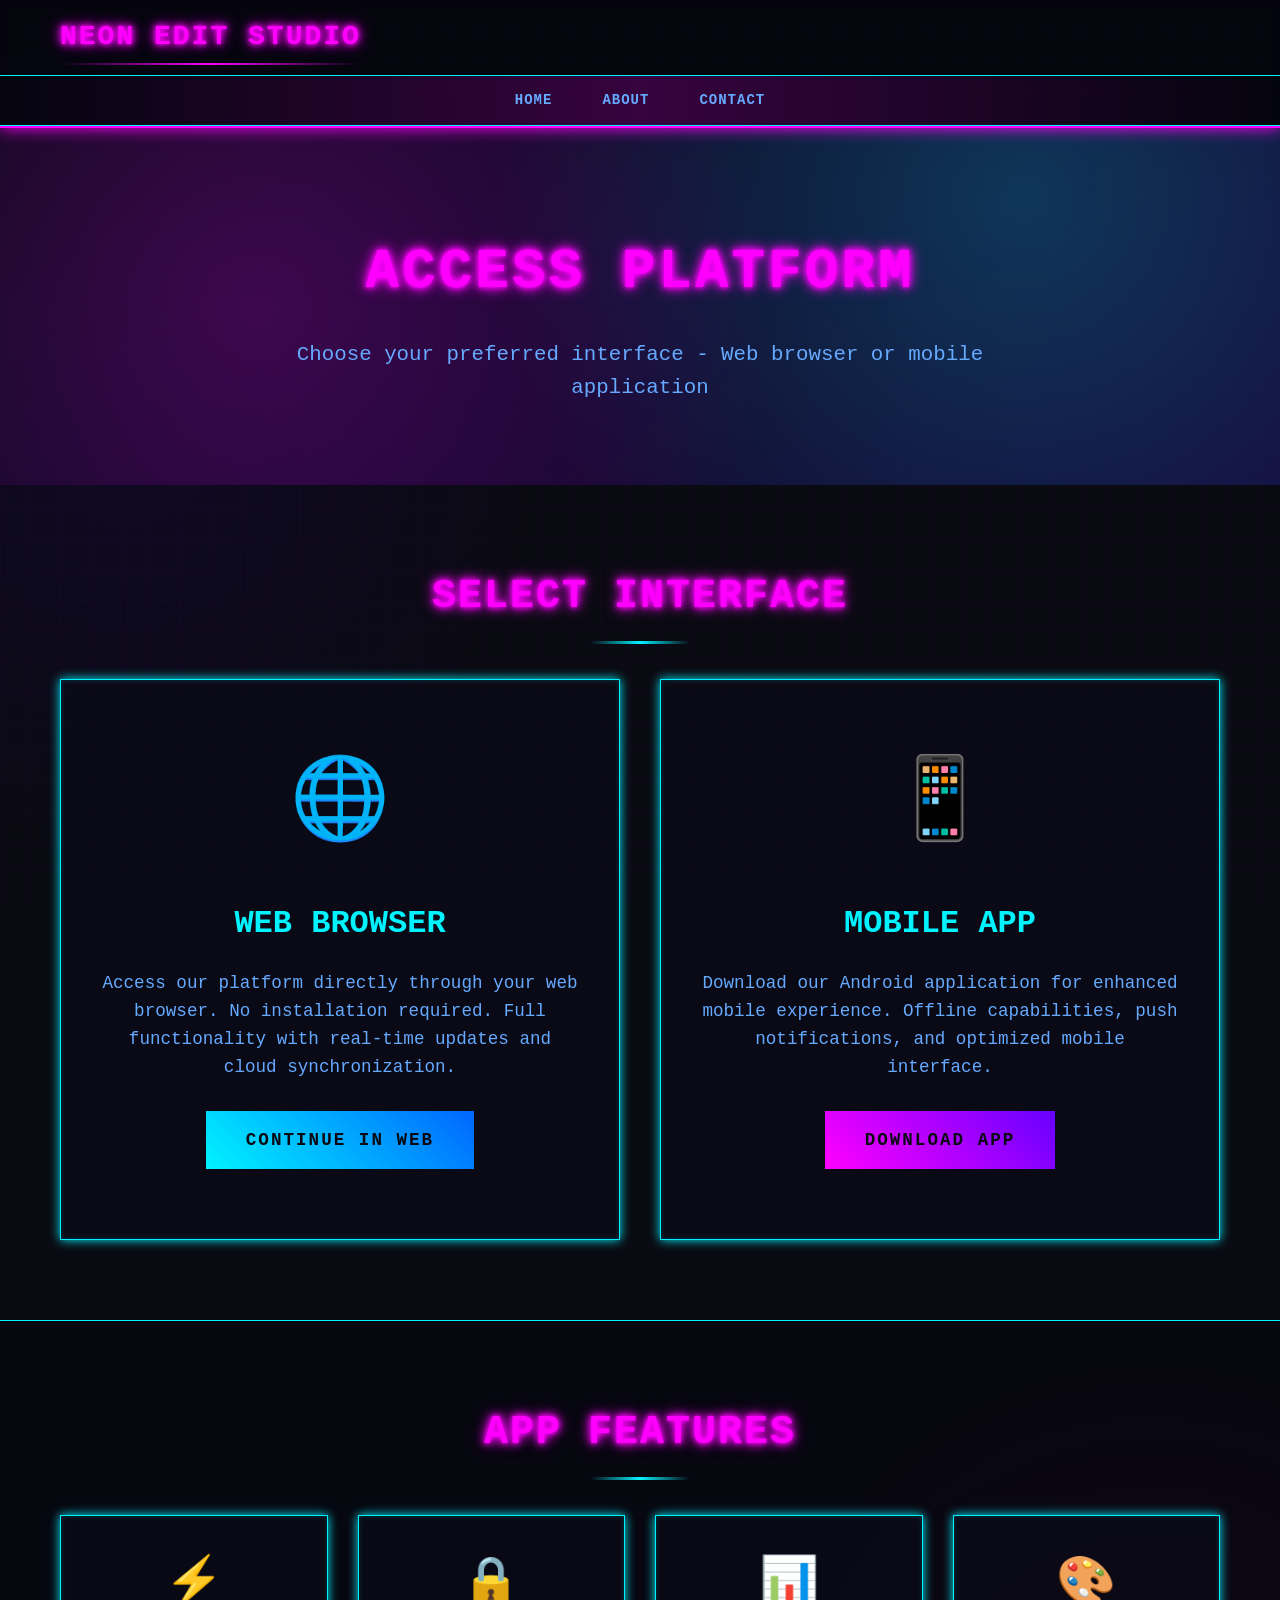
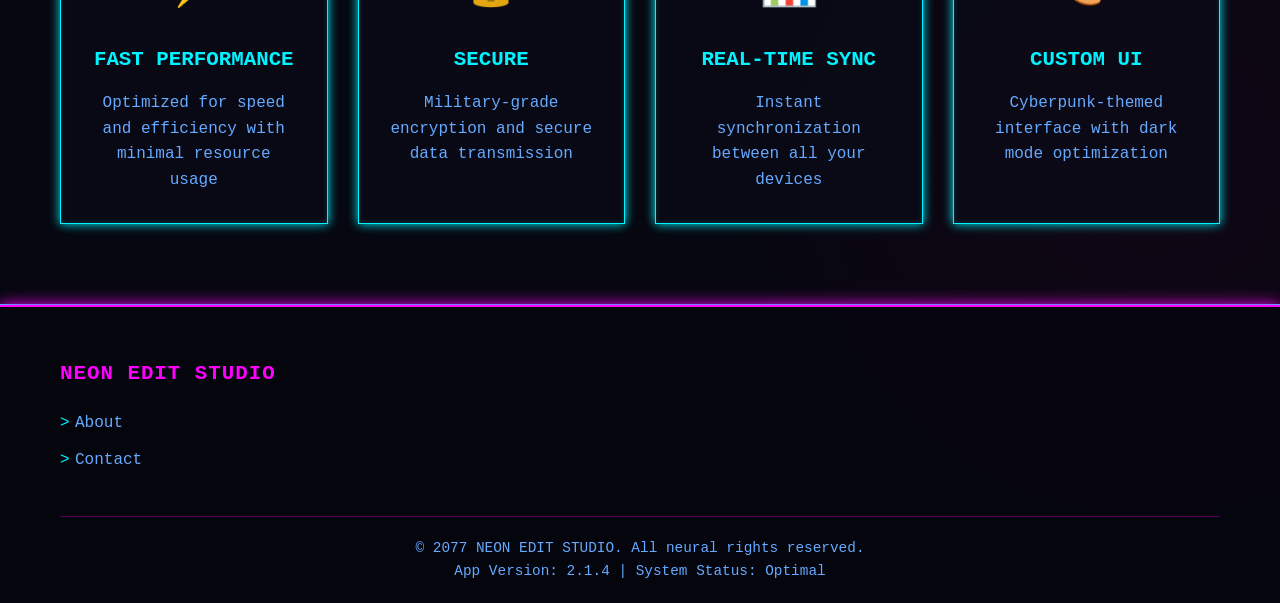
==== homepage.html @ f230be18 "Add files via upload" ====
<!DOCTYPE html>
<html lang="en">
<head>
    <meta charset="UTF-8">
    <meta name="viewport" content="width=device-width, initial-scale=1.0">
    <title>Download App - NEON MARKET</title>
    <style>
        /* Cyberpunk Base Styles - Same as your main site */
        * {
            margin: 0;
            padding: 0;
            box-sizing: border-box;
            font-family: 'Courier New', monospace;
        }
        
        :root {
            --neon-pink: #ff00ff;
            --neon-cyan: #00f3ff;
            --neon-blue: #66aaff;
            --dark-bg: #0a0a12;
            --darker-bg: #05050f;
            --card-bg: rgba(10, 10, 25, 0.7);
        }
        
        body {
            background-color: var(--dark-bg);
            color: var(--neon-cyan);
            line-height: 1.6;
            background-image: 
                radial-gradient(circle at 10% 20%, rgba(28, 5, 77, 0.3) 0%, transparent 20%),
                radial-gradient(circle at 90% 80%, rgba(77, 5, 53, 0.3) 0%, transparent 20%);
            overflow-x: hidden;
        }
        
        .container {
            max-width: 1200px;
            margin: 0 auto;
            padding: 0 20px;
        }
        
        /* Cyberpunk Glow Effects */
        .cyber-glow {
            text-shadow: 0 0 5px currentColor, 0 0 10px currentColor, 0 0 15px currentColor;
        }
        
        .cyber-box {
            background: var(--card-bg);
            border: 1px solid var(--neon-cyan);
            box-shadow: 0 0 10px var(--neon-cyan), inset 0 0 5px rgba(0, 243, 255, 0.2);
        }
        
        /* Header - Same as main site */
        header {
            background-color: rgba(5, 5, 15, 0.9);
            border-bottom: 2px solid var(--neon-pink);
            box-shadow: 0 0 15px var(--neon-pink);
            position: sticky;
            top: 0;
            z-index: 100;
            backdrop-filter: blur(5px);
        }
        
        .header-top {
            display: flex;
            justify-content: space-between;
            align-items: center;
            padding: 15px 0;
        }
        
        .logo {
            font-size: 28px;
            font-weight: 900;
            color: var(--neon-pink);
            text-transform: uppercase;
            letter-spacing: 2px;
            position: relative;
        }
        
        .logo::after {
            content: "";
            position: absolute;
            bottom: -5px;
            left: 0;
            width: 100%;
            height: 2px;
            background: linear-gradient(90deg, transparent, var(--neon-pink), transparent);
        }
        
        nav {
            background: linear-gradient(90deg, transparent, rgba(255, 0, 255, 0.2), transparent);
            padding: 12px 0;
            border-top: 1px solid var(--neon-cyan);
            border-bottom: 1px solid var(--neon-cyan);
        }
        
        nav ul {
            display: flex;
            list-style: none;
            justify-content: center;
        }
        
        nav ul li {
            margin: 0 15px;
            position: relative;
        }
        
        nav ul li a {
            color: var(--neon-blue);
            text-decoration: none;
            font-weight: bold;
            text-transform: uppercase;
            letter-spacing: 1px;
            font-size: 14px;
            transition: all 0.3s;
            padding: 5px 10px;
        }
        
        nav ul li a:hover {
            color: var(--neon-pink);
            text-shadow: 0 0 8px var(--neon-pink);
        }
        
        /* Download Hero Section */
        .download-hero {
            background: 
                radial-gradient(circle at 20% 50%, rgba(255, 0, 255, 0.2) 0%, transparent 50%),
                radial-gradient(circle at 80% 20%, rgba(0, 243, 255, 0.2) 0%, transparent 50%),
                linear-gradient(135deg, rgba(10, 10, 25, 0.9), rgba(28, 5, 77, 0.7));
            color: var(--neon-cyan);
            padding: 100px 0 80px;
            text-align: center;
            position: relative;
            overflow: hidden;
        }
        
        .download-hero::before {
            content: "";
            position: absolute;
            top: 0;
            left: 0;
            width: 100%;
            height: 100%;
            background: 
                linear-gradient(90deg, transparent 49%, var(--neon-pink) 50%, transparent 51%),
                linear-gradient(transparent 49%, var(--neon-pink) 50%, transparent 51%);
            background-size: 30px 30px;
            opacity: 0.1;
        }
        
        .download-hero h1 {
            font-size: 3.5rem;
            margin-bottom: 20px;
            color: var(--neon-pink);
            text-transform: uppercase;
            letter-spacing: 3px;
        }
        
        .download-hero p {
            font-size: 1.3rem;
            max-width: 700px;
            margin: 0 auto;
            color: var(--neon-blue);
        }
        
        /* Choice Section */
        .choice-section {
            padding: 80px 0;
        }
        
        .section-title {
            font-size: 2.5rem;
            margin-bottom: 50px;
            color: var(--neon-pink);
            text-align: center;
            text-transform: uppercase;
            letter-spacing: 2px;
            position: relative;
        }
        
        .section-title::after {
            content: "";
            position: absolute;
            bottom: -15px;
            left: 50%;
            transform: translateX(-50%);
            width: 100px;
            height: 3px;
            background: linear-gradient(90deg, transparent, var(--neon-cyan), transparent);
        }
        
        .choice-grid {
            display: grid;
            grid-template-columns: repeat(auto-fit, minmax(400px, 1fr));
            gap: 40px;
            margin-top: 50px;
        }
        
        .choice-card {
            padding: 60px 40px;
            text-align: center;
            transition: all 0.3s;
            position: relative;
            overflow: hidden;
        }
        
        .choice-card::before {
            content: "";
            position: absolute;
            top: 0;
            left: 0;
            width: 100%;
            height: 100%;
            background: linear-gradient(45deg, transparent, rgba(255, 0, 255, 0.1), transparent);
            transform: translateX(-100%);
            transition: transform 0.5s;
        }
        
        .choice-card:hover::before {
            transform: translateX(100%);
        }
        
        .choice-card:hover {
            border-color: var(--neon-pink);
            box-shadow: 0 0 30px var(--neon-pink);
            transform: translateY(-10px);
        }
        
        .choice-icon {
            font-size: 5rem;
            margin-bottom: 30px;
            color: var(--neon-pink);
        }
        
        .choice-card h3 {
            font-size: 2rem;
            margin-bottom: 20px;
            color: var(--neon-cyan);
            text-transform: uppercase;
        }
        
        .choice-card p {
            color: var(--neon-blue);
            line-height: 1.6;
            margin-bottom: 30px;
            font-size: 1.1rem;
        }
        
        .choice-btn {
            display: inline-block;
            background: linear-gradient(45deg, var(--neon-pink), #6600ff);
            color: var(--dark-bg);
            padding: 15px 40px;
            border: none;
            text-decoration: none;
            font-weight: 900;
            text-transform: uppercase;
            letter-spacing: 2px;
            transition: all 0.3s;
            position: relative;
            overflow: hidden;
            font-size: 1.1rem;
        }
        
        .choice-btn:hover {
            box-shadow: 0 0 20px var(--neon-pink);
            transform: translateY(-3px);
        }
        
        .web-btn {
            background: linear-gradient(45deg, var(--neon-cyan), #0066ff);
        }
        
        /* App Features */
        .features-section {
            padding: 80px 0;
            background: rgba(5, 5, 15, 0.5);
            border-top: 1px solid var(--neon-cyan);
            border-bottom: 1px solid var(--neon-cyan);
        }
        
        .features-grid {
            display: grid;
            grid-template-columns: repeat(auto-fit, minmax(250px, 1fr));
            gap: 30px;
        }
        
        .feature-card {
            padding: 30px;
            text-align: center;
            transition: all 0.3s;
        }
        
        .feature-card:hover {
            transform: translateY(-5px);
            box-shadow: 0 0 20px var(--neon-pink);
        }
        
        .feature-icon {
            font-size: 3rem;
            margin-bottom: 20px;
            color: var(--neon-pink);
        }
        
        .feature-card h3 {
            font-size: 1.3rem;
            color: var(--neon-cyan);
            margin-bottom: 15px;
            text-transform: uppercase;
        }
        
        .feature-card p {
            color: var(--neon-blue);
            line-height: 1.6;
        }
        
        /* Footer */
        footer {
            background: rgba(5, 5, 15, 0.9);
            color: var(--neon-blue);
            padding: 50px 0 20px;
            border-top: 2px solid var(--neon-pink);
            box-shadow: 0 0 15px var(--neon-pink);
        }
        
        .footer-content {
            display: grid;
            grid-template-columns: repeat(auto-fit, minmax(200px, 1fr));
            gap: 30px;
            margin-bottom: 30px;
        }
        
        .footer-column h3 {
            font-size: 1.3rem;
            margin-bottom: 20px;
            color: var(--neon-pink);
            text-transform: uppercase;
            letter-spacing: 1px;
        }
        
        .footer-column ul {
            list-style: none;
        }
        
        .footer-column ul li {
            margin-bottom: 12px;
        }
        
        .footer-column ul li a {
            color: var(--neon-blue);
            text-decoration: none;
            transition: all 0.3s;
            position: relative;
            padding-left: 15px;
        }
        
        .footer-column ul li a::before {
            content: ">";
            position: absolute;
            left: 0;
            color: var(--neon-cyan);
        }
        
        .footer-column ul li a:hover {
            color: var(--neon-pink);
            text-shadow: 0 0 5px var(--neon-pink);
            padding-left: 20px;
        }
        
        .copyright {
            text-align: center;
            padding-top: 20px;
            border-top: 1px solid rgba(255, 0, 255, 0.3);
            color: var(--neon-blue);
            font-size: 0.9rem;
        }
        
        /* Grid Background */
        .grid-bg {
            position: fixed;
            top: 0;
            left: 0;
            width: 100%;
            height: 100%;
            background: 
                linear-gradient(90deg, rgba(255, 0, 255, 0.03) 1px, transparent 1px),
                linear-gradient(rgba(255, 0, 255, 0.03) 1px, transparent 1px);
            background-size: 30px 30px;
            pointer-events: none;
            z-index: -1;
        }
    </style>
</head>
<body>
    <div class="grid-bg"></div>
    
    <!-- Header -->
    <header>
        <div class="container">
            <div class="header-top">
                <div class="logo cyber-glow">NEON EDIT STUDIO</div>
            </div>
        </div>
        <nav>
            <div class="container">
                <ul>
                    <li><a href="index.html">HOME</a></li>
                    <li><a href="about.html">ABOUT</a></li>
                    <li><a href="contact.html">CONTACT</a></li>
                
                </ul>
            </div>
        </nav>
    </header>

    <!-- Download Hero -->
    <section class="download-hero">
        <div class="container">
            <h1 class="cyber-glow">ACCESS PLATFORM</h1>
            <p>Choose your preferred interface - Web browser or mobile application</p>
        </div>
    </section>

    <!-- Choice Section -->
    <section class="choice-section">
        <div class="container">
            <h2 class="section-title cyber-glow">SELECT INTERFACE</h2>
            <div class="choice-grid">
                <div class="choice-card cyber-box">
                    <div class="choice-icon">🌐</div>
                    <h3>WEB BROWSER</h3>
                    <p>Access our platform directly through your web browser. No installation required. Full functionality with real-time updates and cloud synchronization.</p>
                    <a href="https://sk-edz-web.github.io/sk.online/index.html" class="choice-btn web-btn">CONTINUE IN WEB</a>
                </div>
                
                <div class="choice-card cyber-box">
                    <div class="choice-icon">📱</div>
                    <h3>MOBILE APP</h3>
                    <p>Download our Android application for enhanced mobile experience. Offline capabilities, push notifications, and optimized mobile interface.</p>
                    <a href="https://web2app-pro.appcollection.in/downloads/116983_Skonlineshop.apk" class="choice-btn" download>DOWNLOAD APP</a>
                </div>
            </div>
        </div>
    </section>

    <!-- Features Section -->
    <section class="features-section">
        <div class="container">
            <h2 class="section-title cyber-glow">APP FEATURES</h2>
            <div class="features-grid">
                <div class="feature-card cyber-box">
                    <div class="feature-icon">⚡</div>
                    <h3>FAST PERFORMANCE</h3>
                    <p>Optimized for speed and efficiency with minimal resource usage</p>
                </div>
                
                <div class="feature-card cyber-box">
                    <div class="feature-icon">🔒</div>
                    <h3>SECURE</h3>
                    <p>Military-grade encryption and secure data transmission</p>
                </div>
                
                <div class="feature-card cyber-box">
                    <div class="feature-icon">📊</div>
                    <h3>REAL-TIME SYNC</h3>
                    <p>Instant synchronization between all your devices</p>
                </div>
                
                <div class="feature-card cyber-box">
                    <div class="feature-icon">🎨</div>
                    <h3>CUSTOM UI</h3>
                    <p>Cyberpunk-themed interface with dark mode optimization</p>
                </div>
            </div>
        </div>
    </section>

    <!-- Footer -->
    <footer>
        <div class="container">
            <div class="footer-content">
                <div class="footer-column">
                    <h3>NEON EDIT STUDIO</h3>
                    <ul>
                        <li><a href="https://sk-edz-web.github.io/sk.online/about.html">About </a></li> 
                        <li><a href="https://sk-edz-web.github.io/sk.online/contact.html">Contact</a></li>
                    </ul>
                </div>
               
            </div>
            <div class="copyright">
                &copy; 2077 NEON EDIT STUDIO. All neural rights reserved.<br>
                App Version: 2.1.4 | System Status: Optimal
            </div>
        </div>
    </footer>

    <script>
        // Add download tracking
        document.querySelector('a[download]').addEventListener('click', function() {
            alert('DOWNLOAD INITIATED: NeonEditStudio.apk (45.2 MB)\nPlease allow installation from unknown sources');
        });
    </script>
</body>
</html>
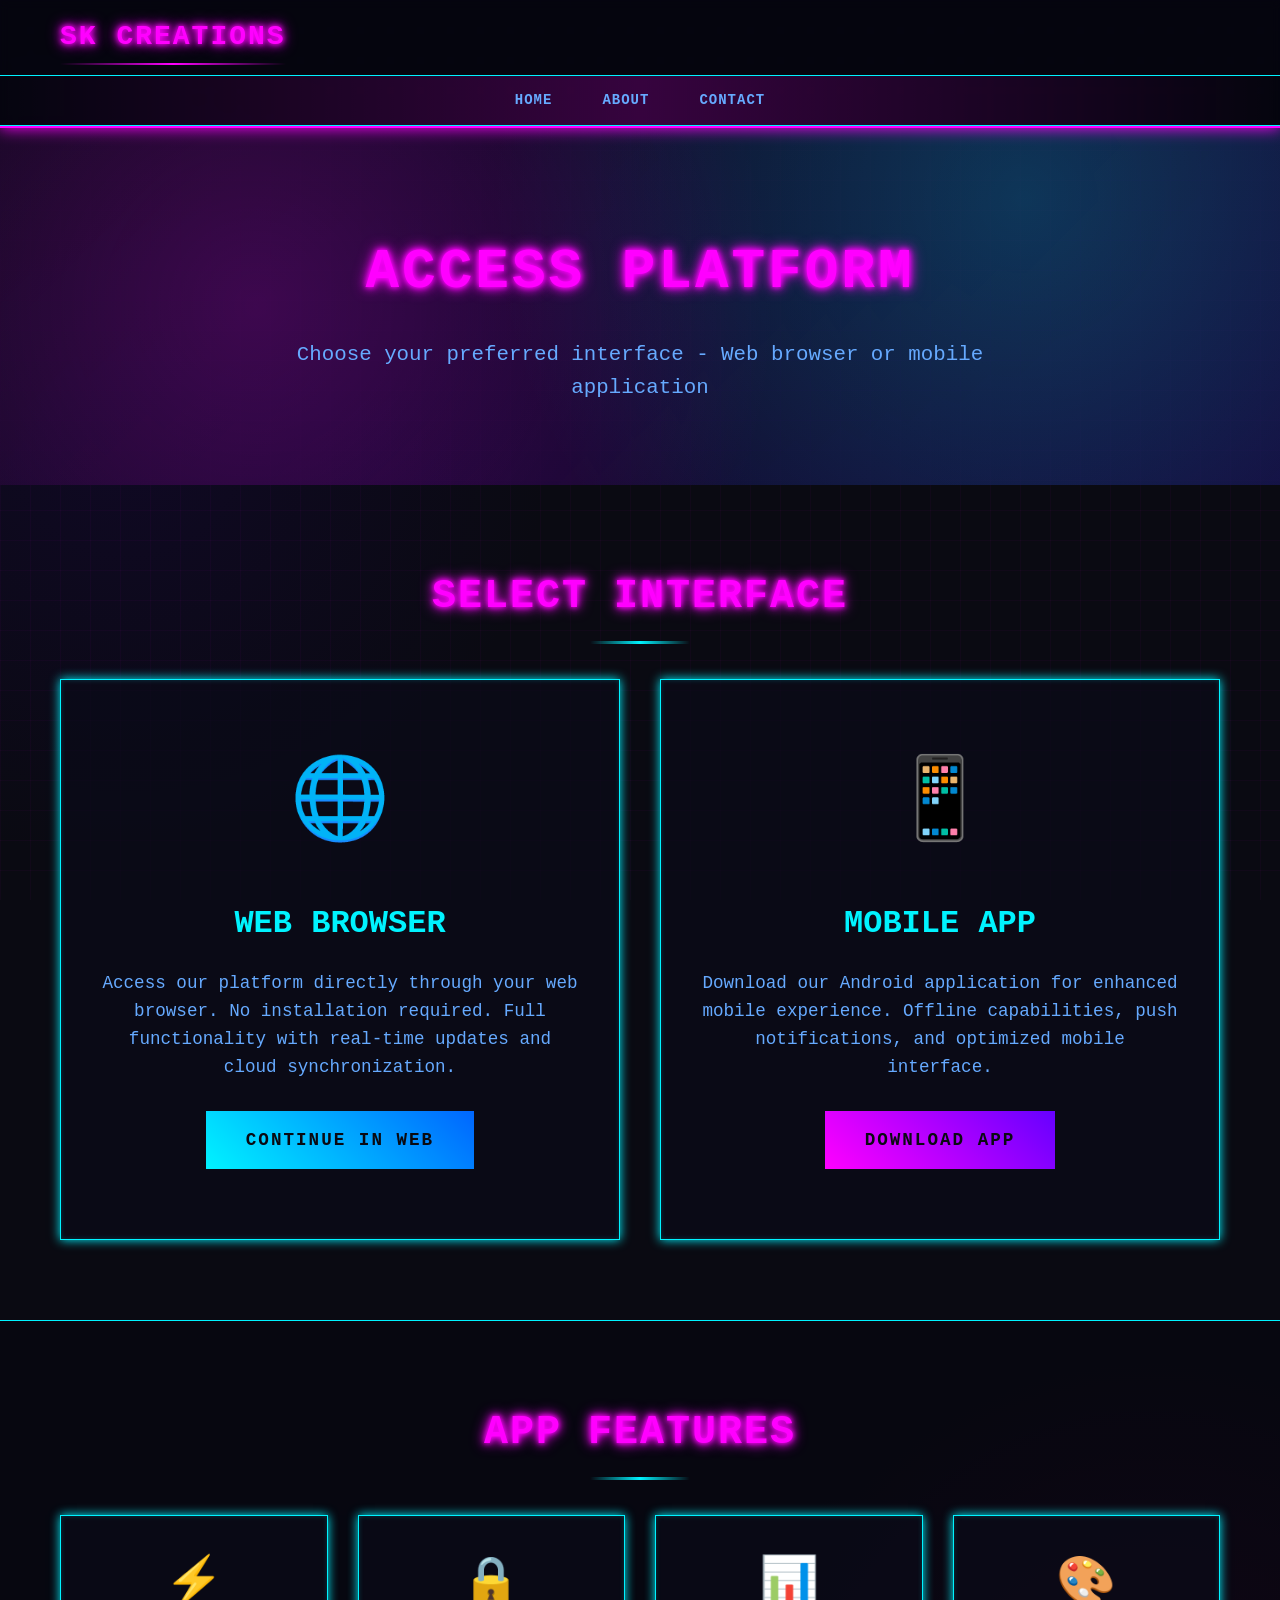
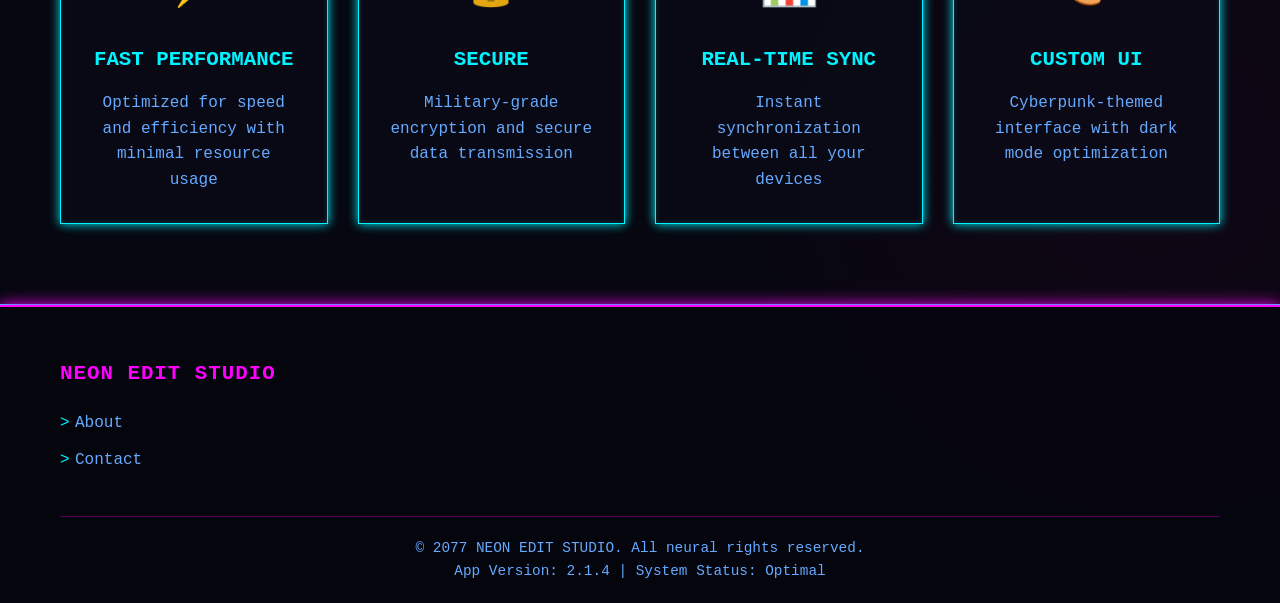
==== commit 720663eb: "Update homepage.html" ====
--- a/homepage.html
+++ b/homepage.html
@@ -3,7 +3,8 @@
 <head>
     <meta charset="UTF-8">
     <meta name="viewport" content="width=device-width, initial-scale=1.0">
-    <title>Download App - NEON MARKET</title>
+    <title>Download App - SK CREATIONS </title>
+    <link rel="shortcut icon" href="img/logo.jpg" type="image/x-icon">
     <style>
         /* Cyberpunk Base Styles - Same as your main site */
         * {
@@ -397,7 +398,7 @@
     <header>
         <div class="container">
             <div class="header-top">
-                <div class="logo cyber-glow">NEON EDIT STUDIO</div>
+                <div class="logo cyber-glow">SK CREATIONS</div>
             </div>
         </div>
         <nav>
@@ -501,4 +502,6 @@
         });
     </script>
 </body>
-</html>+
+</html>
+
